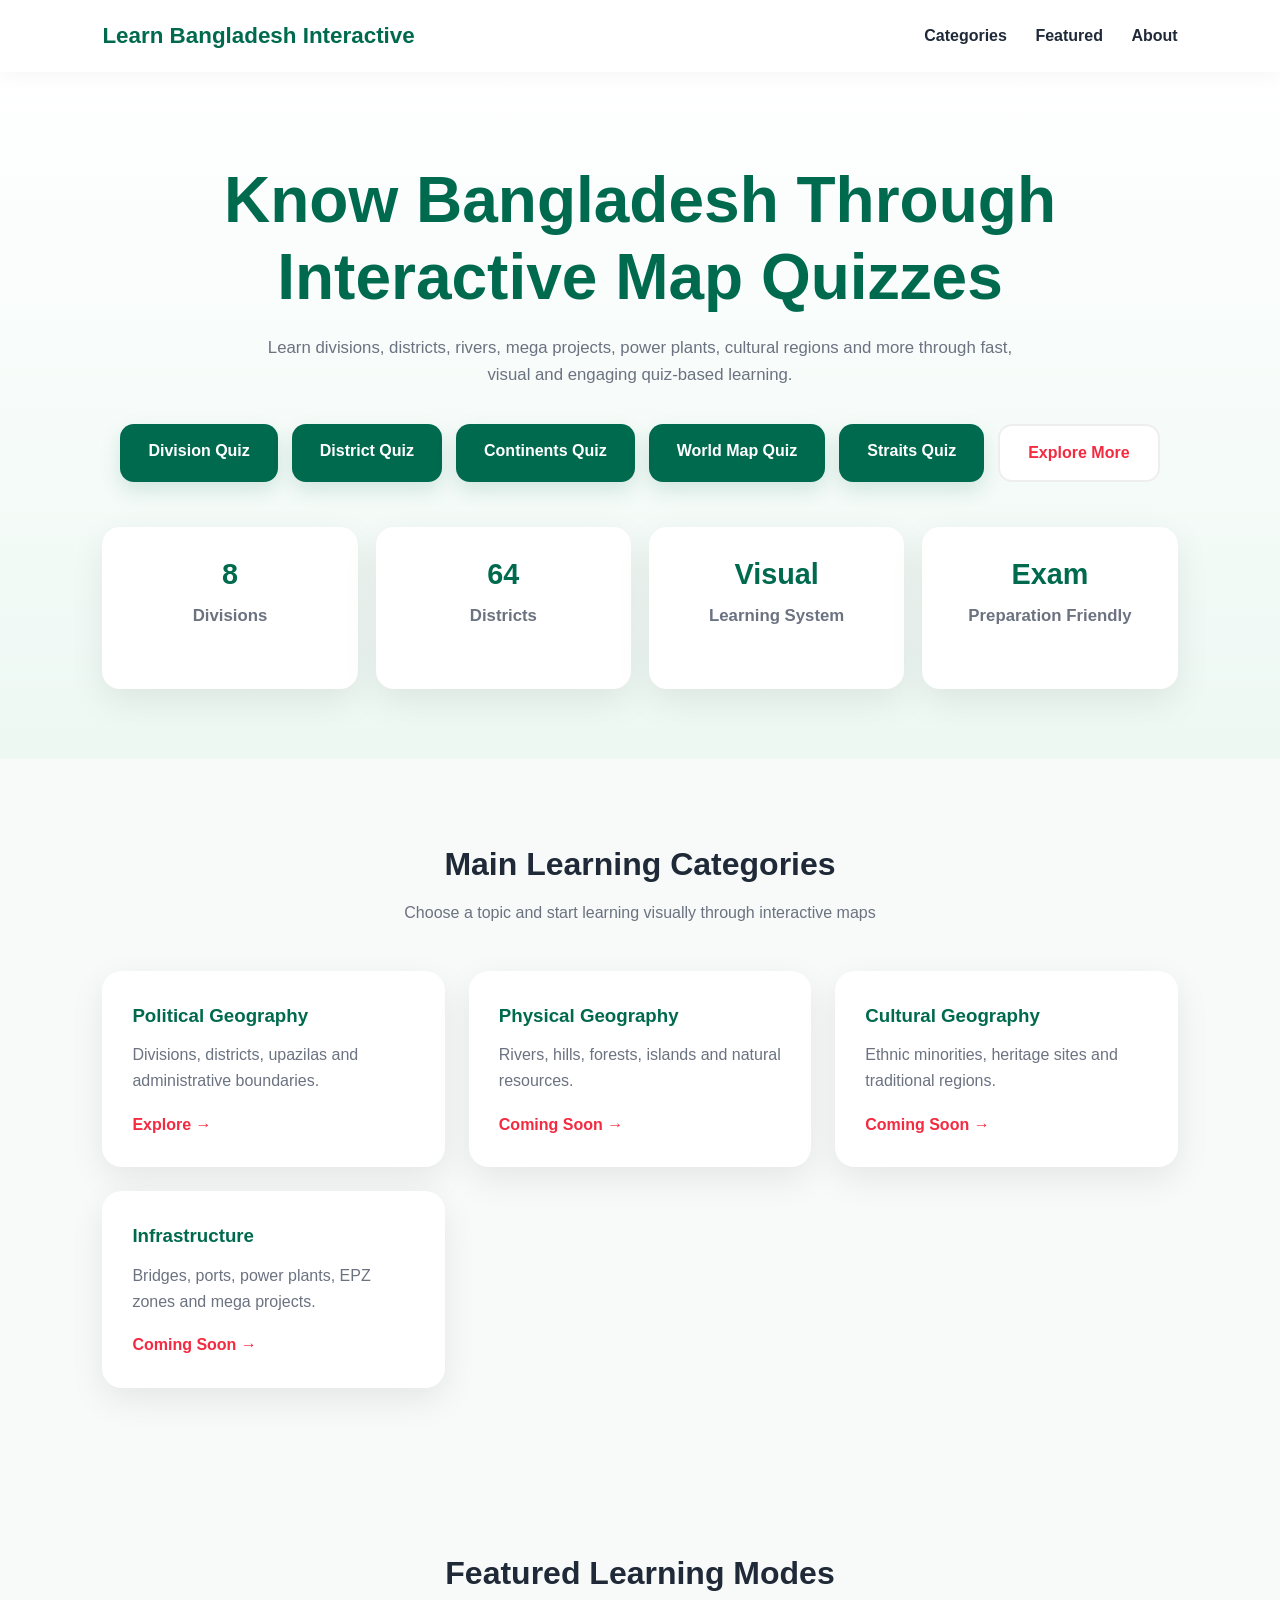
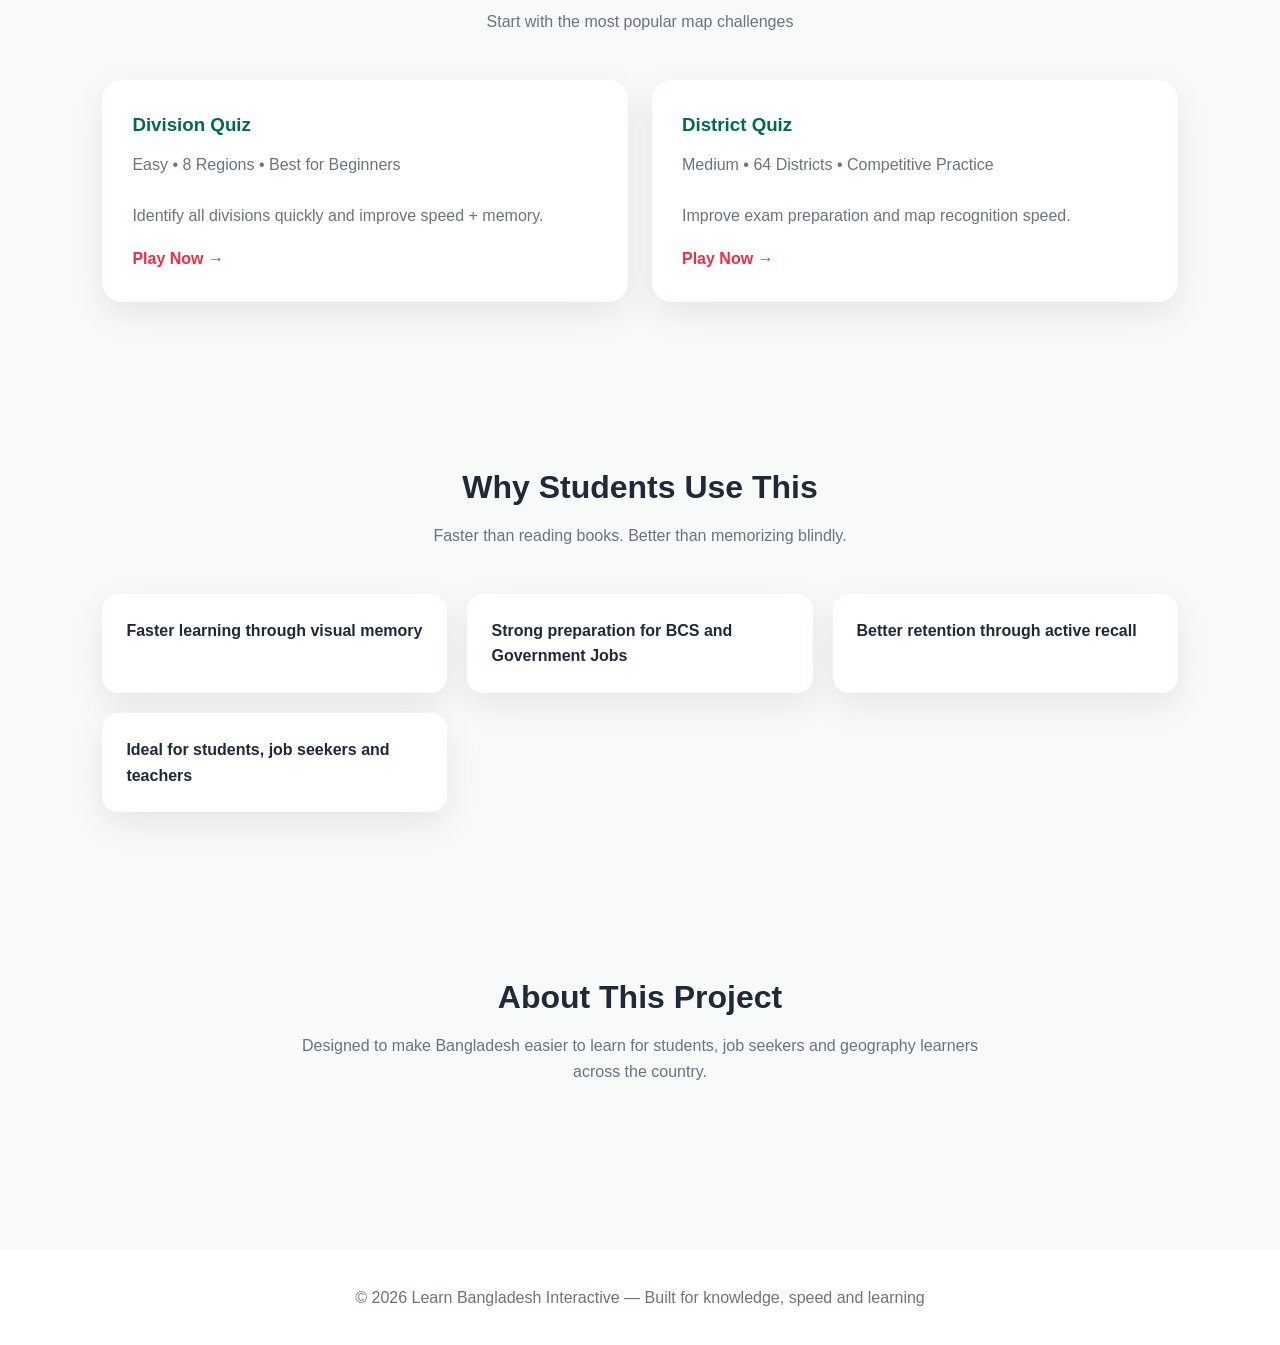
==== index.html @ 62eb46bf "Update index.html" ====
<!DOCTYPE html>
<html lang="en">
<head>
  <meta charset="UTF-8" />
  <meta name="viewport" content="width=device-width, initial-scale=1.0">
  <title>Learn Bangladesh Interactive</title>

  <style>
    * {
      margin: 0;
      padding: 0;
      box-sizing: border-box;
      font-family: "Segoe UI", sans-serif;
    }

    :root {
      --bd-green: #006a4e;
      --bd-red: #f42a41;
      --light-bg: #f7faf8;
      --card-bg: #ffffff;
      --text-dark: #1f2937;
      --text-light: #6b7280;
      --shadow: 0 12px 35px rgba(0,0,0,0.08);
    }

    body {
      background: var(--light-bg);
      color: var(--text-dark);
      line-height: 1.6;
    }

    /* =========================
       HEADER
    ========================= */

    header {
      background: rgba(255,255,255,0.95);
      backdrop-filter: blur(10px);
      padding: 18px 8%;
      display: flex;
      justify-content: space-between;
      align-items: center;
      position: sticky;
      top: 0;
      z-index: 100;
      box-shadow: 0 4px 20px rgba(0,0,0,0.04);
    }

    .logo {
      font-size: 1.4rem;
      font-weight: 800;
      color: var(--bd-green);
    }

    nav a {
      text-decoration: none;
      color: var(--text-dark);
      margin-left: 24px;
      font-weight: 600;
      transition: 0.2s;
    }

    nav a:hover {
      color: var(--bd-green);
    }

    /* =========================
       HERO SECTION
    ========================= */

    .hero {
      padding: 90px 8% 70px;
      background: linear-gradient(to bottom, #ffffff, #edf8f3);
      text-align: center;
    }

    .hero h1 {
      font-size: clamp(2.2rem, 5vw, 4rem);
      line-height: 1.2;
      margin-bottom: 20px;
      color: var(--bd-green);
      font-weight: 800;
    }

    .hero p {
      max-width: 750px;
      margin: 0 auto 35px;
      font-size: 1.05rem;
      color: var(--text-light);
    }

    .hero-buttons {
      display: flex;
      justify-content: center;
      gap: 14px;
      flex-wrap: wrap;
      margin-bottom: 45px;
    }

    .btn {
      padding: 14px 28px;
      border: none;
      border-radius: 14px;
      font-size: 1rem;
      font-weight: 700;
      text-decoration: none;
      cursor: pointer;
      transition: 0.25s ease;
      display: inline-block;
    }

    .btn:hover {
      transform: translateY(-3px);
    }

    .btn-primary {
      background: var(--bd-green);
      color: white;
      box-shadow: 0 8px 20px rgba(0,106,78,0.15);
    }

    .btn-secondary {
      background: white;
      color: var(--bd-red);
      border: 2px solid #eee;
    }

    /* =========================
       QUICK STATS
    ========================= */

    .stats-strip {
      display: grid;
      grid-template-columns: repeat(auto-fit, minmax(180px, 1fr));
      gap: 18px;
      margin-top: 30px;
    }

    .stat-box {
      background: white;
      border-radius: 18px;
      padding: 24px;
      box-shadow: var(--shadow);
    }

    .stat-box h3 {
      color: var(--bd-green);
      font-size: 1.8rem;
      margin-bottom: 6px;
    }

    .stat-box p {
      color: var(--text-light);
      font-weight: 600;
    }

    /* =========================
       GENERAL SECTION
    ========================= */

    .section {
      padding: 80px 8%;
    }

    .section-title {
      text-align: center;
      margin-bottom: 45px;
    }

    .section-title h2 {
      font-size: 2rem;
      margin-bottom: 10px;
    }

    .section-title p {
      color: var(--text-light);
      max-width: 700px;
      margin: auto;
    }

    /* =========================
       GRID + CARD
    ========================= */

    .grid {
      display: grid;
      grid-template-columns: repeat(auto-fit, minmax(270px, 1fr));
      gap: 24px;
    }

    .card {
      background: var(--card-bg);
      border-radius: 20px;
      padding: 30px;
      box-shadow: var(--shadow);
      transition: 0.25s ease;
    }

    .card:hover {
      transform: translateY(-5px);
    }

    .card h3 {
      color: var(--bd-green);
      margin-bottom: 12px;
    }

    .card p {
      color: var(--text-light);
      margin-bottom: 18px;
    }

    .card a {
      text-decoration: none;
      font-weight: 700;
      color: var(--bd-red);
    }

    /* =========================
       WHY SECTION
    ========================= */

    .why-list {
      display: grid;
      grid-template-columns: repeat(auto-fit, minmax(260px, 1fr));
      gap: 20px;
      margin-top: 30px;
    }

    .why-item {
      background: white;
      border-radius: 16px;
      padding: 24px;
      box-shadow: var(--shadow);
      font-weight: 600;
    }

    /* =========================
       FOOTER
    ========================= */

    footer {
      background: white;
      text-align: center;
      padding: 35px;
      margin-top: 40px;
      color: var(--text-light);
    }

    /* =========================
       MOBILE
    ========================= */

    @media (max-width: 768px) {
      nav {
        display: none;
      }

      .hero {
        padding-top: 70px;
      }

      .hero p {
        font-size: 0.95rem;
      }

      .btn {
        width: 100%;
        max-width: 320px;
      }
    }
  </style>
</head>
<body>

  <!-- HEADER -->

  <header>
    <div class="logo">Learn Bangladesh Interactive</div>

    <nav>
      <a href="#categories">Categories</a>
      <a href="#featured">Featured</a>
      <a href="#about">About</a>
    </nav>
  </header>

  <!-- HERO -->

  <section class="hero">
    <h1>Know Bangladesh Through Interactive Map Quizzes</h1>

    <p>
      Learn divisions, districts, rivers, mega projects, power plants,
      cultural regions and more through fast, visual and engaging quiz-based learning.
    </p>

    <div class="hero-buttons">
      <a href="pages/divisions.html" class="btn btn-primary">
        Division Quiz
      </a>

      <a href="pages/districts.html" class="btn btn-primary">
        District Quiz
      </a>

      <a href="pages/continents.html" class="btn btn-primary">
        Continents Quiz
      </a>

      <a href="pages/worldMapQuiz.html" class="btn btn-primary">
        World Map Quiz
      </a>
      
      <a href="https://world-geography-games.com/en/world_straits.html" class="btn btn-primary">
        Straits Quiz
      </a>
      
      <a href="#categories" class="btn btn-secondary">
        Explore More
      </a>
    </div>

    <div class="stats-strip">
      <div class="stat-box">
        <h3>8</h3>
        <p>Divisions</p>
      </div>

      <div class="stat-box">
        <h3>64</h3>
        <p>Districts</p>
      </div>

      <div class="stat-box">
        <h3>Visual</h3>
        <p>Learning System</p>
      </div>

      <div class="stat-box">
        <h3>Exam</h3>
        <p>Preparation Friendly</p>
      </div>
    </div>
  </section>

  <!-- CATEGORIES -->

  <section class="section" id="categories">
    <div class="section-title">
      <h2>Main Learning Categories</h2>
      <p>Choose a topic and start learning visually through interactive maps</p>
    </div>

    <div class="grid">
      <div class="card">
        <h3>Political Geography</h3>
        <p>
          Divisions, districts, upazilas and administrative boundaries.
        </p>
        <a href="pages/divisions.html">Explore →</a>
      </div>

      <div class="card">
        <h3>Physical Geography</h3>
        <p>
          Rivers, hills, forests, islands and natural resources.
        </p>
        <a href="#">Coming Soon →</a>
      </div>

      <div class="card">
        <h3>Cultural Geography</h3>
        <p>
          Ethnic minorities, heritage sites and traditional regions.
        </p>
        <a href="#">Coming Soon →</a>
      </div>

      <div class="card">
        <h3>Infrastructure</h3>
        <p>
          Bridges, ports, power plants, EPZ zones and mega projects.
        </p>
        <a href="#">Coming Soon →</a>
      </div>
    </div>
  </section>

  <!-- FEATURED -->

  <section class="section" id="featured">
    <div class="section-title">
      <h2>Featured Learning Modes</h2>
      <p>Start with the most popular map challenges</p>
    </div>

    <div class="grid">
      <div class="card">
        <h3>Division Quiz</h3>
        <p>
          Easy • 8 Regions • Best for Beginners
          <br><br>
          Identify all divisions quickly and improve speed + memory.
        </p>
        <a href="pages/divisions.html">Play Now →</a>
      </div>

      <div class="card">
        <h3>District Quiz</h3>
        <p>
          Medium • 64 Districts • Competitive Practice
          <br><br>
          Improve exam preparation and map recognition speed.
        </p>
        <a href="pages/districts.html">Play Now →</a>
      </div>
    </div>
  </section>

  <!-- WHY USE -->

  <section class="section">
    <div class="section-title">
      <h2>Why Students Use This</h2>
      <p>
        Faster than reading books. Better than memorizing blindly.
      </p>
    </div>

    <div class="why-list">
      <div class="why-item">
        Faster learning through visual memory
      </div>

      <div class="why-item">
        Strong preparation for BCS and Government Jobs
      </div>

      <div class="why-item">
        Better retention through active recall
      </div>

      <div class="why-item">
        Ideal for students, job seekers and teachers
      </div>
    </div>
  </section>

  <!-- ABOUT -->

  <section class="section" id="about">
    <div class="section-title">
      <h2>About This Project</h2>
      <p>
        Designed to make Bangladesh easier to learn for students,
        job seekers and geography learners across the country.
      </p>
    </div>
  </section>

  <!-- FOOTER -->

  <footer>
    © 2026 Learn Bangladesh Interactive — Built for knowledge, speed and learning
  </footer>

</body>
</html>
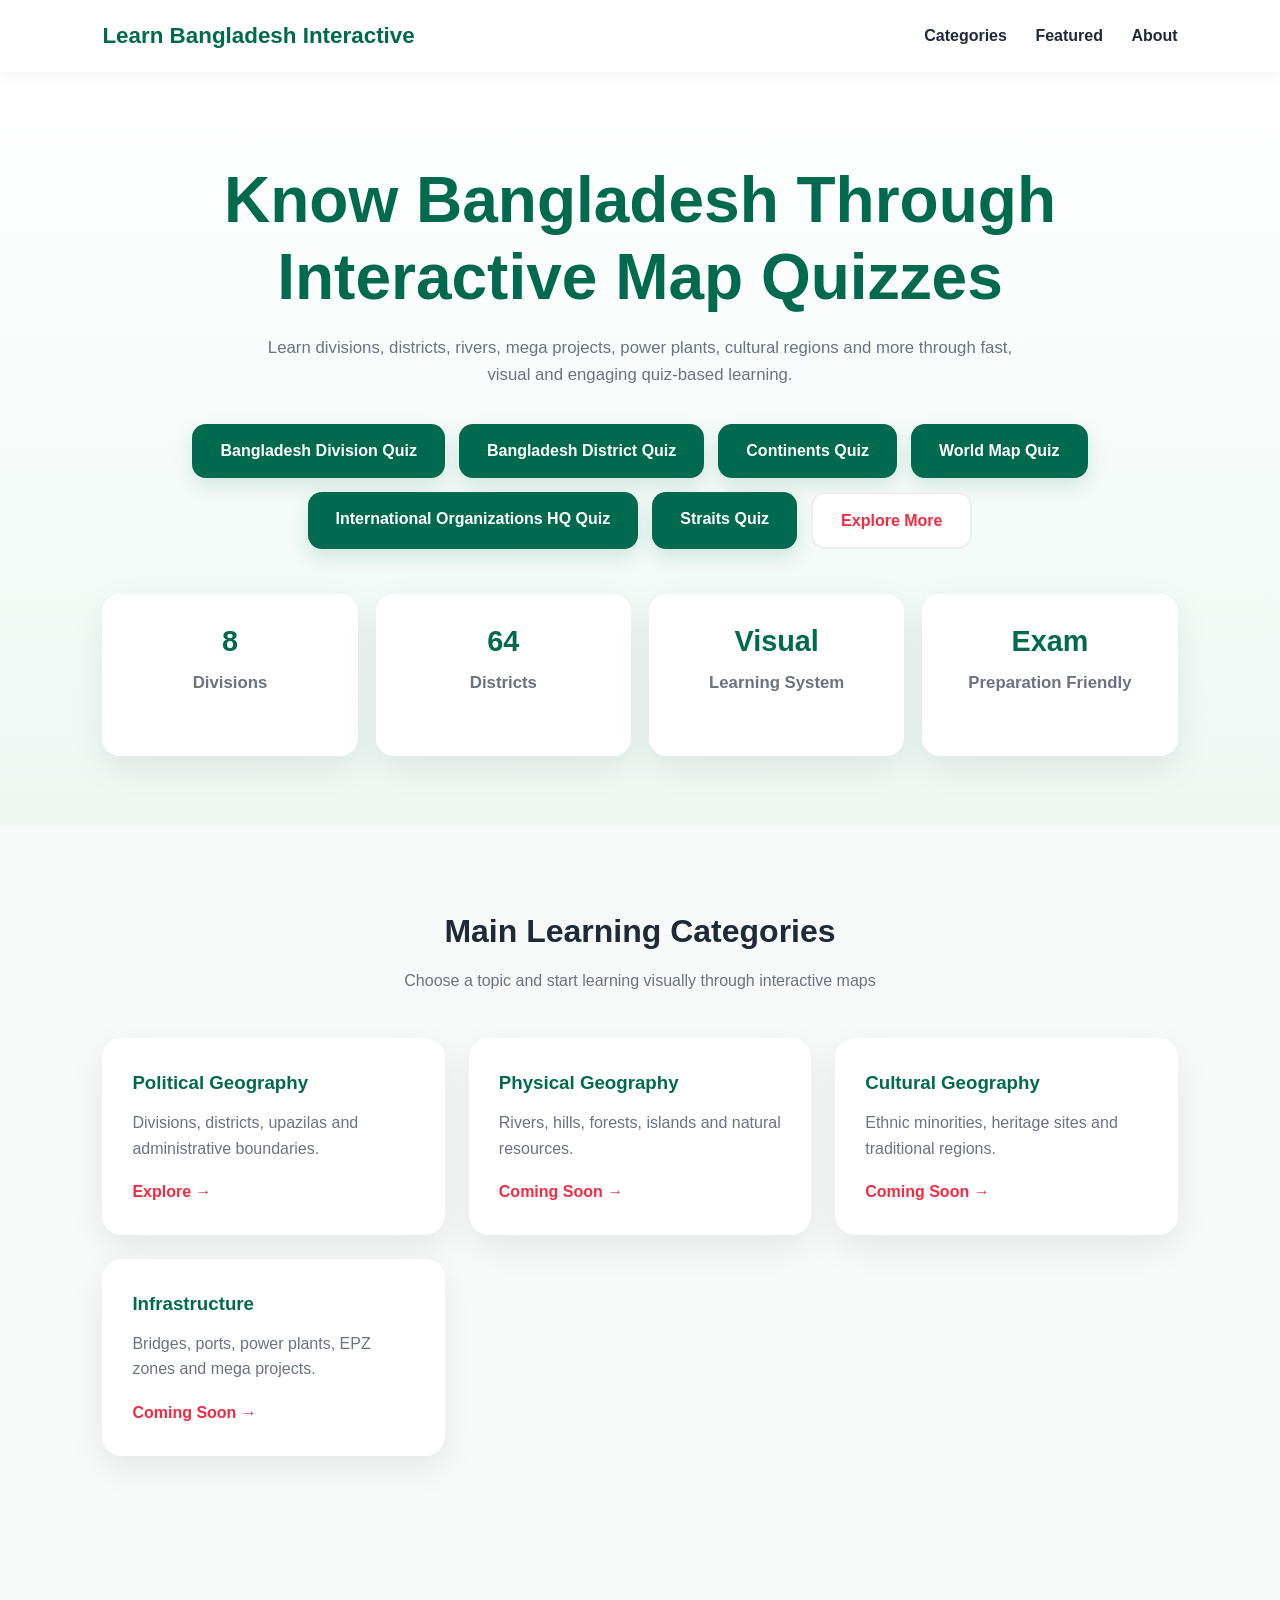
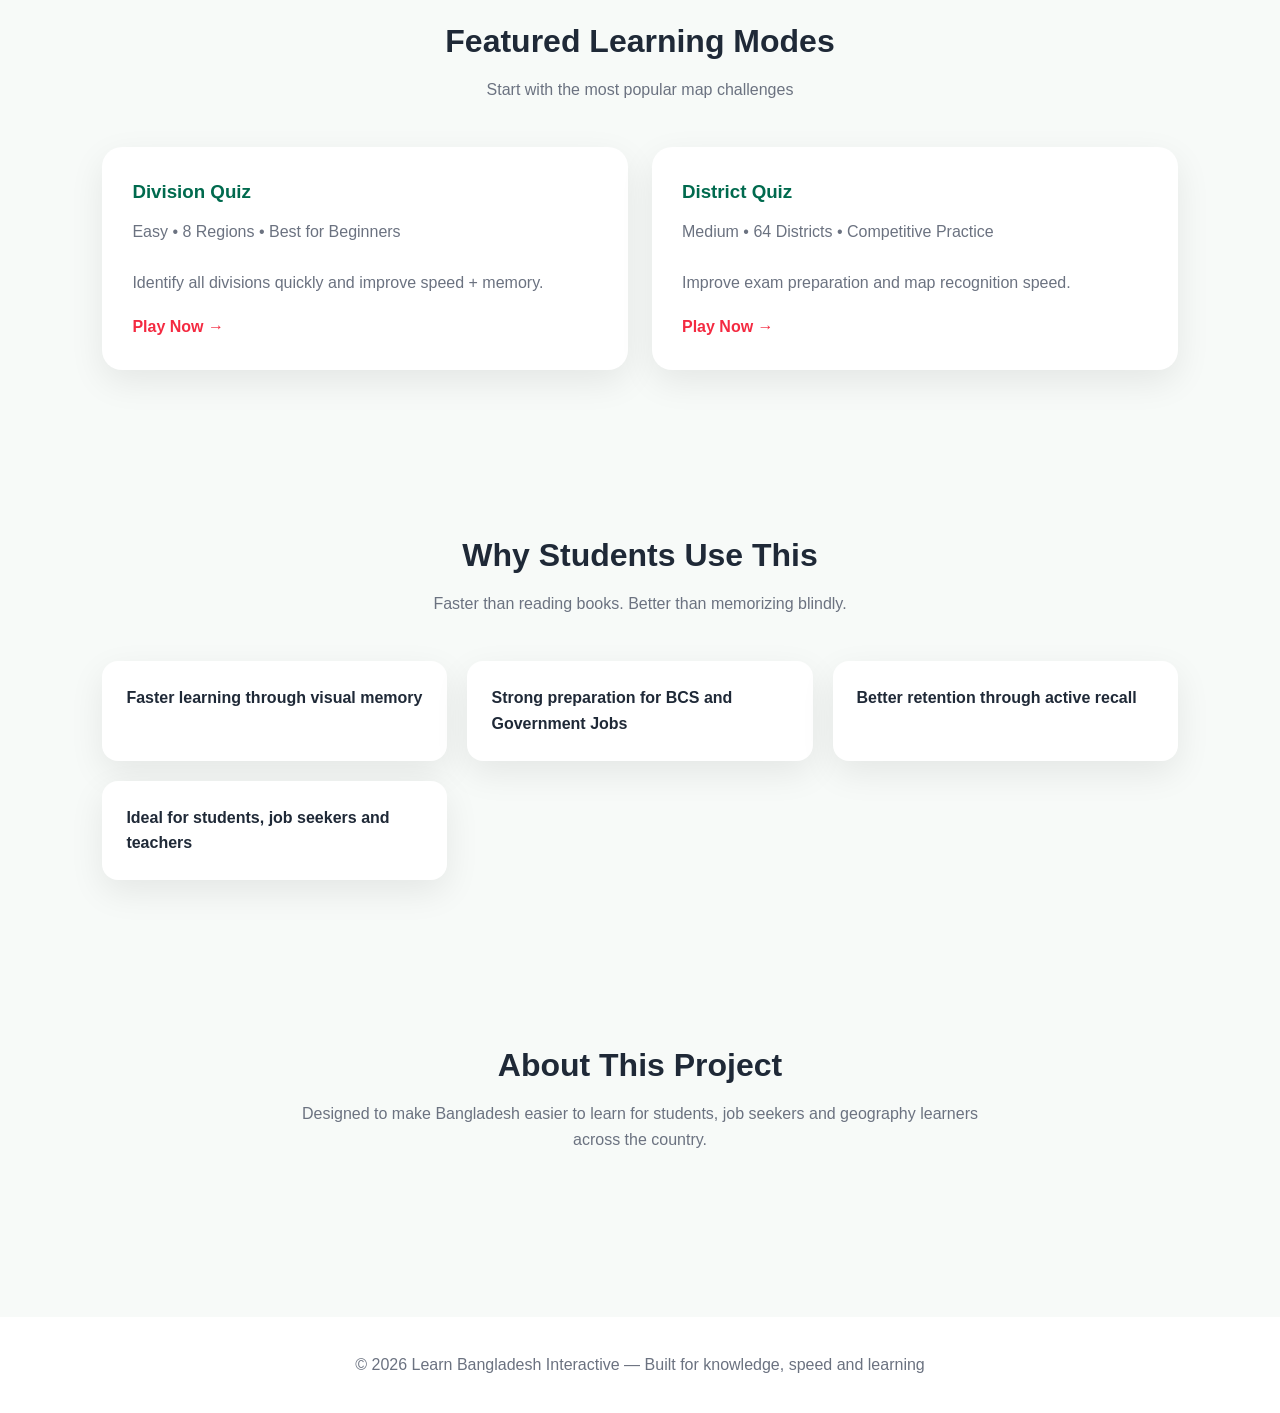
==== commit d7f78c50: "Update UX, Logic" ====
--- a/index.html
+++ b/index.html
@@ -297,11 +297,11 @@
 
     <div class="hero-buttons">
       <a href="pages/divisions.html" class="btn btn-primary">
-        Division Quiz
+        Bangladesh Division Quiz
       </a>
 
       <a href="pages/districts.html" class="btn btn-primary">
-        District Quiz
+        Bangladesh District Quiz
       </a>
 
       <a href="pages/continents.html" class="btn btn-primary">
@@ -310,6 +310,10 @@
 
       <a href="pages/worldMapQuiz.html" class="btn btn-primary">
         World Map Quiz
+      </a>
+      
+      <a href="pages/int_hq_quiz.html" class="btn btn-primary">
+        International Organizations HQ Quiz
       </a>
       
       <a href="https://world-geography-games.com/en/world_straits.html" class="btn btn-primary">
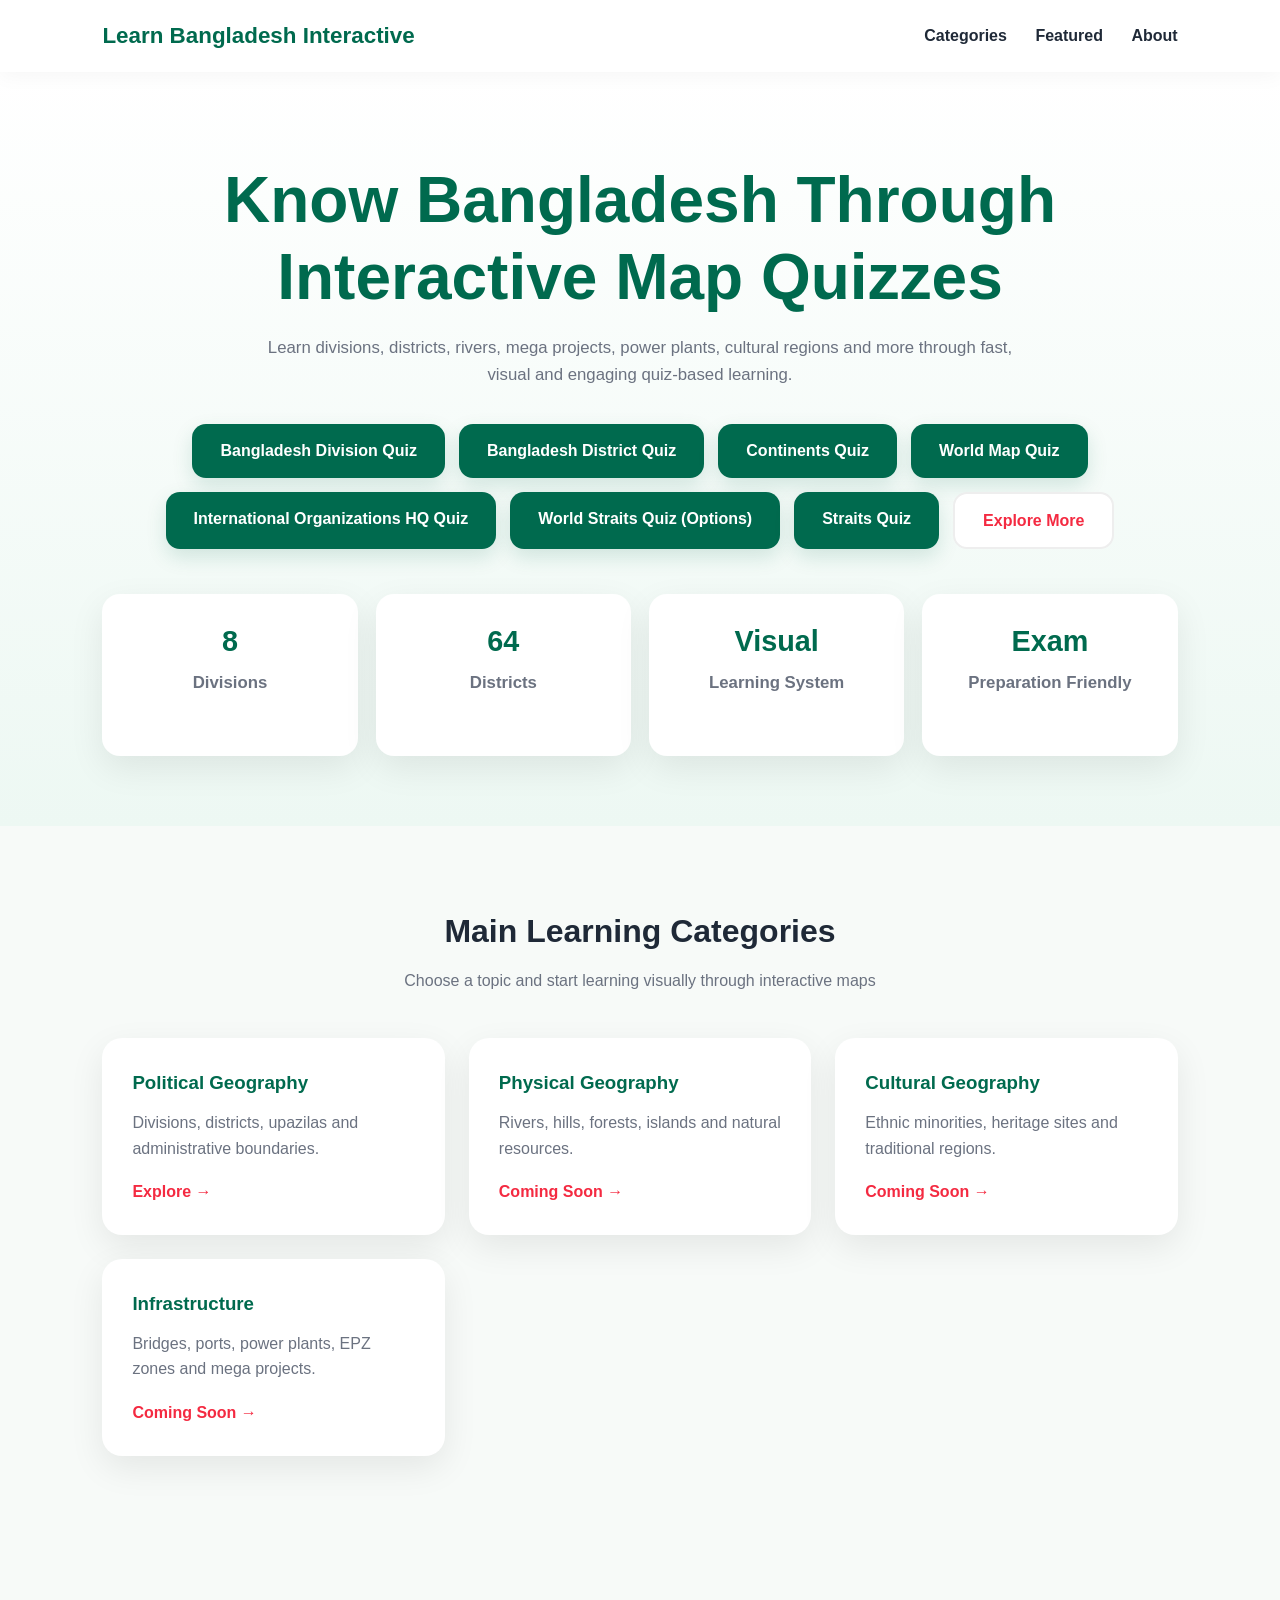
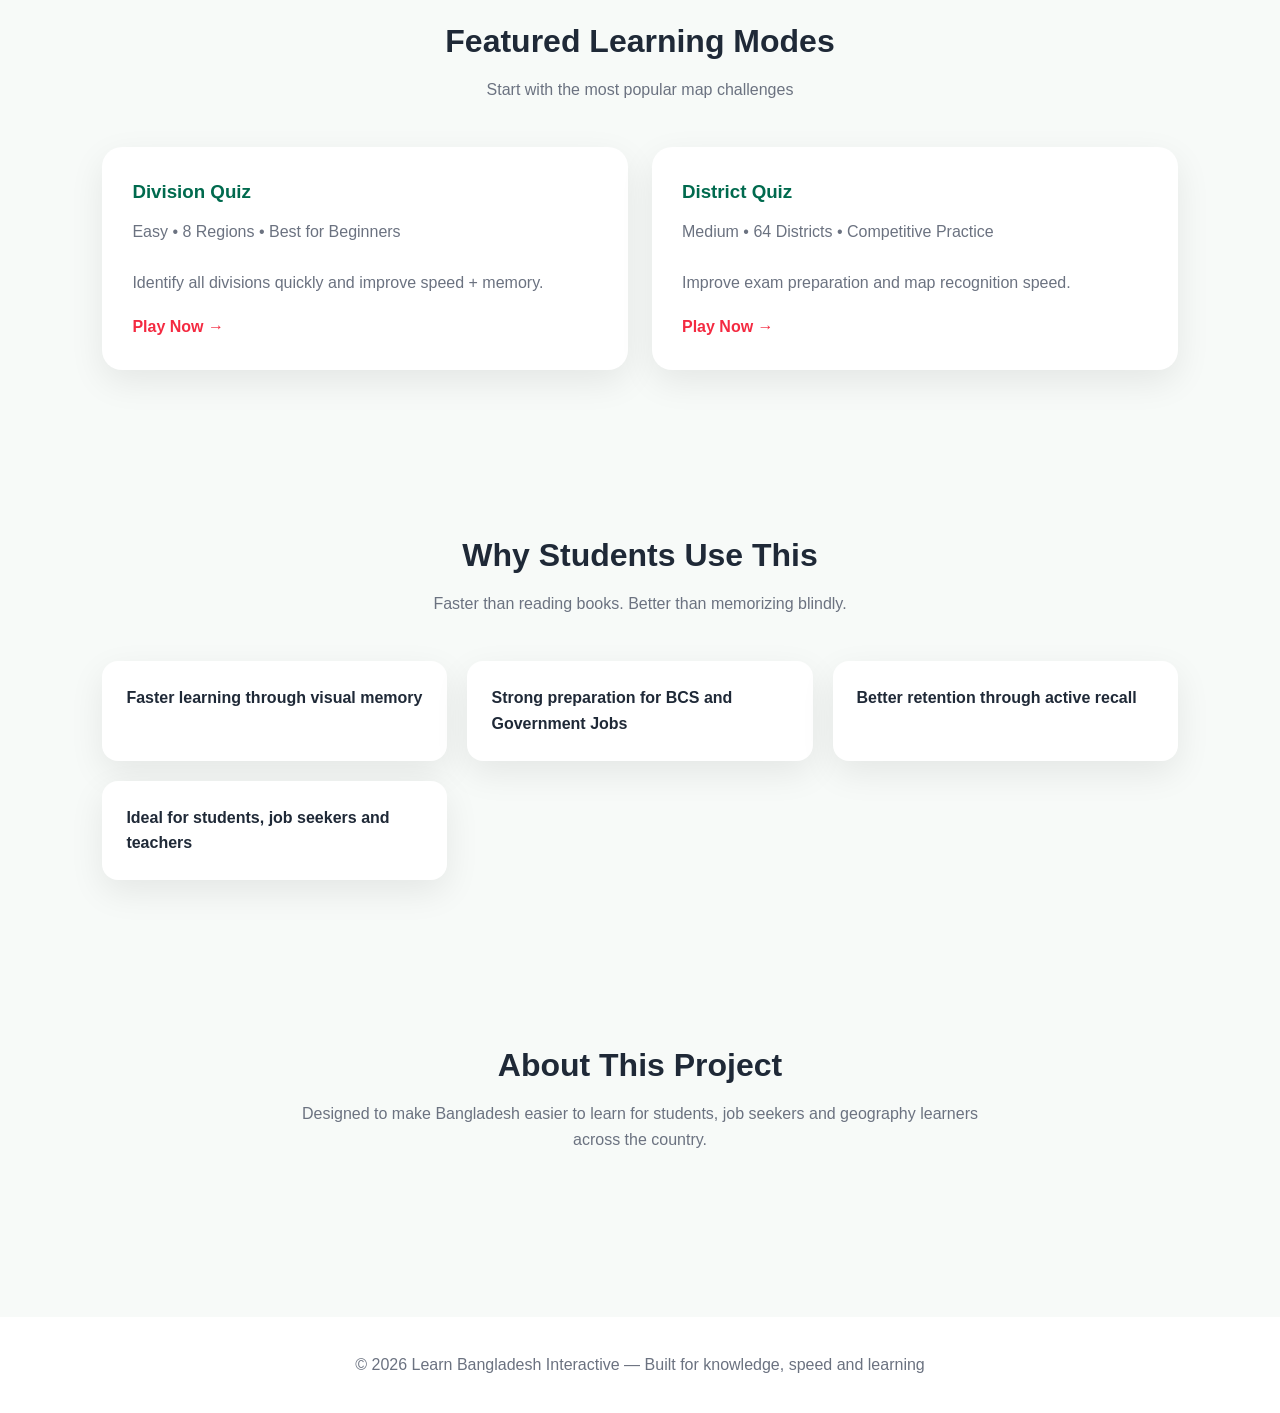
==== commit b4daab7c: "The option-based straits quiz has been added" ====
--- a/index.html
+++ b/index.html
@@ -316,6 +316,10 @@
         International Organizations HQ Quiz
       </a>
       
+      <a href="pages/straitsQuiz.html" class="btn btn-primary">
+        World Straits Quiz (Options)
+      </a>
+      
       <a href="https://world-geography-games.com/en/world_straits.html" class="btn btn-primary">
         Straits Quiz
       </a>
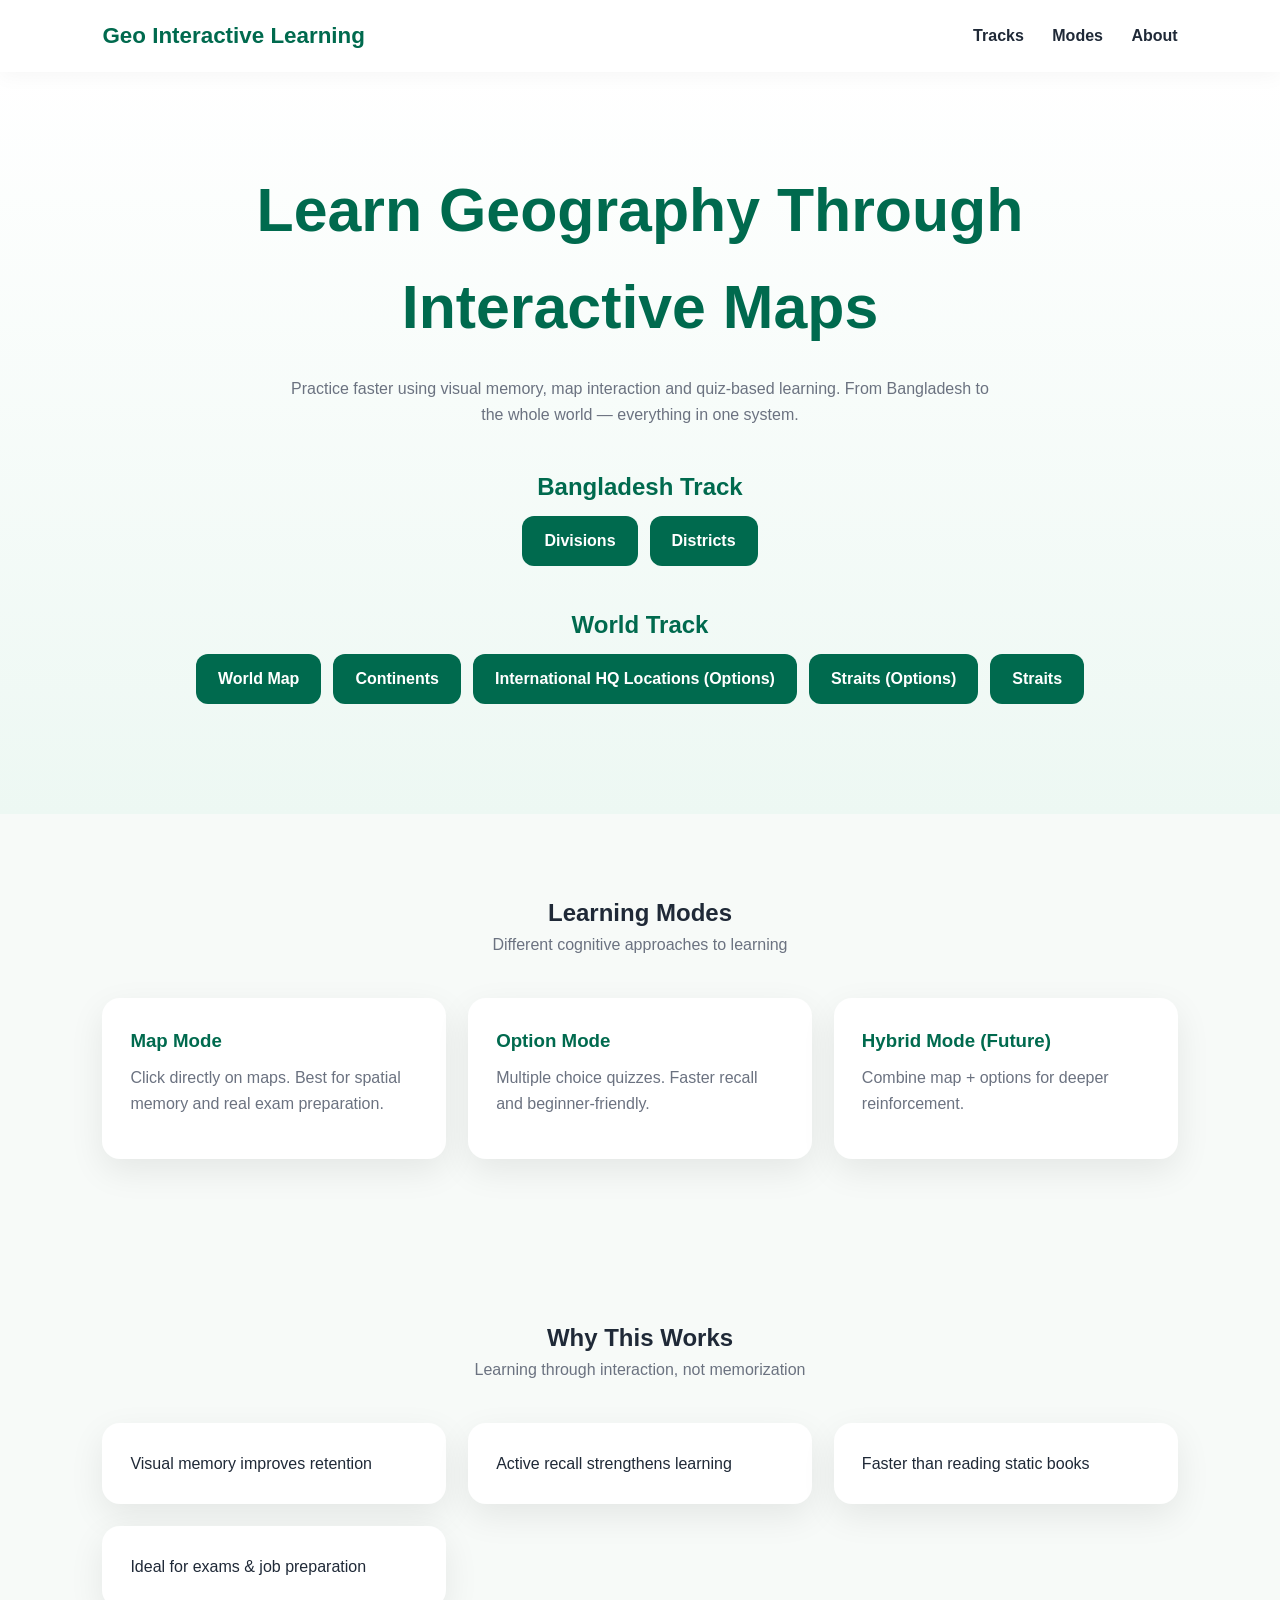
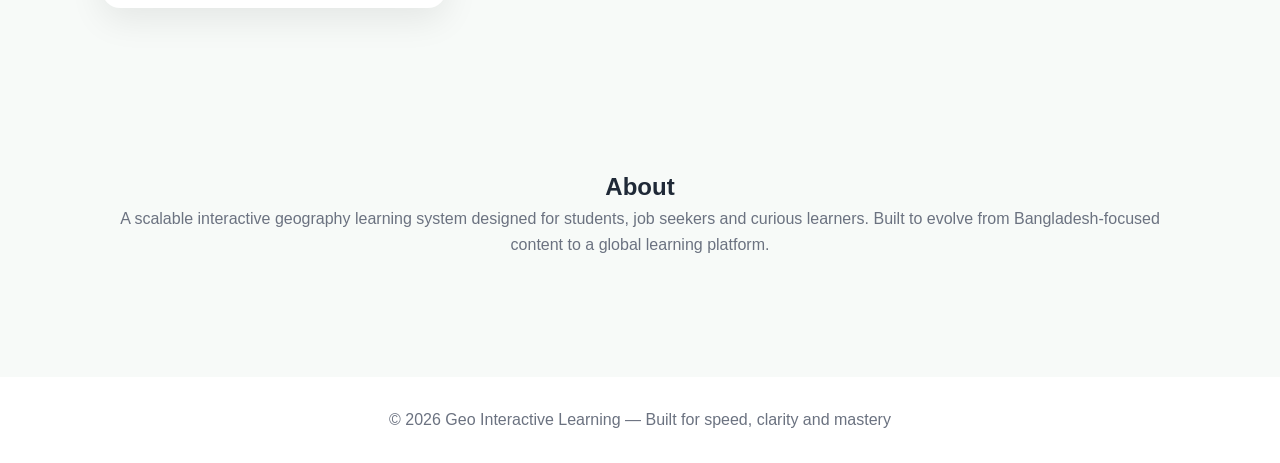
==== commit d1f9b549: "Home page UX has been updated." ====
--- a/index.html
+++ b/index.html
@@ -3,7 +3,7 @@
 <head>
   <meta charset="UTF-8" />
   <meta name="viewport" content="width=device-width, initial-scale=1.0">
-  <title>Learn Bangladesh Interactive</title>
+  <title>Geo Interactive Learning</title>
 
   <style>
     * {
@@ -14,8 +14,8 @@
     }
 
     :root {
-      --bd-green: #006a4e;
-      --bd-red: #f42a41;
+      --primary: #006a4e;
+      --accent: #f42a41;
       --light-bg: #f7faf8;
       --card-bg: #ffffff;
       --text-dark: #1f2937;
@@ -28,10 +28,6 @@
       color: var(--text-dark);
       line-height: 1.6;
     }
-
-    /* =========================
-       HEADER
-    ========================= */
 
     header {
       background: rgba(255,255,255,0.95);
@@ -49,7 +45,7 @@
     .logo {
       font-size: 1.4rem;
       font-weight: 800;
-      color: var(--bd-green);
+      color: var(--primary);
     }
 
     nav a {
@@ -57,106 +53,81 @@
       color: var(--text-dark);
       margin-left: 24px;
       font-weight: 600;
-      transition: 0.2s;
     }
 
     nav a:hover {
-      color: var(--bd-green);
-    }
-
-    /* =========================
-       HERO SECTION
-    ========================= */
+      color: var(--primary);
+    }
+
+    /* HERO */
 
     .hero {
       padding: 90px 8% 70px;
+      text-align: center;
       background: linear-gradient(to bottom, #ffffff, #edf8f3);
-      text-align: center;
     }
 
     .hero h1 {
-      font-size: clamp(2.2rem, 5vw, 4rem);
-      line-height: 1.2;
+      font-size: clamp(2.2rem, 5vw, 3.8rem);
+      color: var(--primary);
       margin-bottom: 20px;
-      color: var(--bd-green);
-      font-weight: 800;
     }
 
     .hero p {
-      max-width: 750px;
-      margin: 0 auto 35px;
-      font-size: 1.05rem;
+      max-width: 720px;
+      margin: 0 auto 40px;
       color: var(--text-light);
+    }
+
+    .hero-group {
+      margin-bottom: 40px;
+    }
+
+    .hero-group h2 {
+      margin-bottom: 10px;
+      color: var(--primary);
+      /* font-size: larger; */
+    }
+    
+    .hero-group h3 {
+      margin-bottom: 10px;
+      color: var(--primary);
+      /* font-size: larger; */
     }
 
     .hero-buttons {
       display: flex;
       justify-content: center;
-      gap: 14px;
       flex-wrap: wrap;
-      margin-bottom: 45px;
+      gap: 12px;
     }
 
     .btn {
-      padding: 14px 28px;
-      border: none;
-      border-radius: 14px;
-      font-size: 1rem;
+      padding: 12px 22px;
+      border-radius: 12px;
       font-weight: 700;
       text-decoration: none;
-      cursor: pointer;
-      transition: 0.25s ease;
+      transition: 0.2s;
       display: inline-block;
     }
 
+    .btn-primary {
+      background: var(--primary);
+      color: white;
+    }
+
+    .btn-secondary {
+      border: 2px solid #ddd;
+      color: var(--accent);
+      background: white;
+    }
+
     .btn:hover {
-      transform: translateY(-3px);
-    }
-
-    .btn-primary {
-      background: var(--bd-green);
-      color: white;
-      box-shadow: 0 8px 20px rgba(0,106,78,0.15);
-    }
-
-    .btn-secondary {
-      background: white;
-      color: var(--bd-red);
-      border: 2px solid #eee;
-    }
-
-    /* =========================
-       QUICK STATS
-    ========================= */
-
-    .stats-strip {
-      display: grid;
-      grid-template-columns: repeat(auto-fit, minmax(180px, 1fr));
-      gap: 18px;
-      margin-top: 30px;
-    }
-
-    .stat-box {
-      background: white;
-      border-radius: 18px;
-      padding: 24px;
-      box-shadow: var(--shadow);
-    }
-
-    .stat-box h3 {
-      color: var(--bd-green);
-      font-size: 1.8rem;
-      margin-bottom: 6px;
-    }
-
-    .stat-box p {
-      color: var(--text-light);
-      font-weight: 600;
-    }
-
-    /* =========================
-       GENERAL SECTION
-    ========================= */
+      transform: translateY(-2px);
+      background: blueviolet;
+    }
+
+    /* SECTION */
 
     .section {
       padding: 80px 8%;
@@ -164,314 +135,191 @@
 
     .section-title {
       text-align: center;
-      margin-bottom: 45px;
-    }
-
-    .section-title h2 {
-      font-size: 2rem;
-      margin-bottom: 10px;
+      margin-bottom: 40px;
     }
 
     .section-title p {
       color: var(--text-light);
-      max-width: 700px;
-      margin: auto;
-    }
-
-    /* =========================
-       GRID + CARD
-    ========================= */
+    }
+
+    /* GRID */
 
     .grid {
       display: grid;
-      grid-template-columns: repeat(auto-fit, minmax(270px, 1fr));
-      gap: 24px;
+      grid-template-columns: repeat(auto-fit, minmax(260px, 1fr));
+      gap: 22px;
     }
 
     .card {
-      background: var(--card-bg);
-      border-radius: 20px;
-      padding: 30px;
+      background: white;
+      padding: 28px;
+      border-radius: 18px;
       box-shadow: var(--shadow);
-      transition: 0.25s ease;
+      transition: 0.25s;
     }
 
     .card:hover {
       transform: translateY(-5px);
+      /* color: aqua; */
     }
 
     .card h3 {
-      color: var(--bd-green);
-      margin-bottom: 12px;
+      color: var(--primary);
+      margin-bottom: 10px;
     }
 
     .card p {
       color: var(--text-light);
-      margin-bottom: 18px;
+      margin-bottom: 14px;
     }
 
     .card a {
+      color: var(--accent);
+      font-weight: 700;
       text-decoration: none;
-      font-weight: 700;
-      color: var(--bd-red);
-    }
-
-    /* =========================
-       WHY SECTION
-    ========================= */
-
-    .why-list {
-      display: grid;
-      grid-template-columns: repeat(auto-fit, minmax(260px, 1fr));
-      gap: 20px;
-      margin-top: 30px;
-    }
-
-    .why-item {
+    }
+
+    footer {
+      text-align: center;
+      padding: 30px;
       background: white;
-      border-radius: 16px;
-      padding: 24px;
-      box-shadow: var(--shadow);
-      font-weight: 600;
-    }
-
-    /* =========================
-       FOOTER
-    ========================= */
-
-    footer {
-      background: white;
-      text-align: center;
-      padding: 35px;
-      margin-top: 40px;
       color: var(--text-light);
     }
 
-    /* =========================
-       MOBILE
-    ========================= */
-
     @media (max-width: 768px) {
-      nav {
-        display: none;
-      }
-
-      .hero {
-        padding-top: 70px;
-      }
-
-      .hero p {
-        font-size: 0.95rem;
-      }
-
-      .btn {
-        width: 100%;
-        max-width: 320px;
-      }
+      nav { display: none; }
     }
   </style>
 </head>
+
 <body>
 
-  <!-- HEADER -->
-
-  <header>
-    <div class="logo">Learn Bangladesh Interactive</div>
-
-    <nav>
-      <a href="#categories">Categories</a>
-      <a href="#featured">Featured</a>
-      <a href="#about">About</a>
-    </nav>
-  </header>
-
-  <!-- HERO -->
-
-  <section class="hero">
-    <h1>Know Bangladesh Through Interactive Map Quizzes</h1>
-
+<header>
+  <div class="logo">Geo Interactive Learning</div>
+  <nav>
+    <a href="#tracks">Tracks</a>
+    <a href="#modes">Modes</a>
+    <a href="#about">About</a>
+  </nav>
+</header>
+
+<!-- HERO -->
+
+<section class="hero">
+  <h1>Learn Geography Through Interactive Maps</h1>
+
+  <p>
+    Practice faster using visual memory, map interaction and quiz-based learning.
+    From Bangladesh to the whole world — everything in one system.
+  </p>
+
+  <!-- Bangladesh -->
+  <div class="hero-group">
+    <h2>Bangladesh Track</h2>
+    <div class="hero-buttons">
+      <a href="pages/divisions.html" class="btn btn-primary">Divisions</a>
+      <a href="pages/districts.html" class="btn btn-primary">Districts</a>
+    </div>
+  </div>
+
+  <!-- World -->
+  <div class="hero-group">
+    <h2>World Track</h2>
+    <div class="hero-buttons">
+      <a href="pages/worldMapQuiz.html" class="btn btn-primary">World Map</a>
+      <a href="pages/continents.html" class="btn btn-primary">Continents</a>
+      <a href="pages/int_hq_quiz.html" class="btn btn-primary">International HQ Locations (Options)</a>
+      <a href="pages/straitsQuiz.html" class="btn btn-primary">Straits (Options)</a>
+      <a href="https://world-geography-games.com/en/world_straits.html" class="btn btn-primary">Straits</a>
+    </div>
+  </div>
+
+  <!-- <div class="hero-buttons">
+    <a href="#tracks" class="btn btn-secondary">Explore All</a>
+  </div> -->
+</section>
+
+<!-- TRACKS -->
+
+<!-- <section class="section" id="tracks">
+  <div class="section-title">
+    <h2>Learning Tracks</h2>
+    <p>Structured by geography scope</p>
+  </div>
+
+  <div class="grid">
+    <div class="card">
+      <h3>Bangladesh Geography</h3>
+      <p>Administrative regions, districts and future expansions like rivers and infrastructure.</p>
+      <a href="pages/divisions.html">Start →</a>
+    </div>
+
+    <div class="card">
+      <h3>World Geography</h3>
+      <p>Countries, continents, straits, international organizations and global mapping.</p>
+      <a href="pages/worldMapQuiz.html">Start →</a>
+    </div>
+  </div>
+</section> -->
+
+<!-- MODES -->
+
+<section class="section" id="modes">
+  <div class="section-title">
+    <h2>Learning Modes</h2>
+    <p>Different cognitive approaches to learning</p>
+  </div>
+
+  <div class="grid">
+    <div class="card">
+      <h3>Map Mode</h3>
+      <p>Click directly on maps. Best for spatial memory and real exam preparation.</p>
+    </div>
+
+    <div class="card">
+      <h3>Option Mode</h3>
+      <p>Multiple choice quizzes. Faster recall and beginner-friendly.</p>
+    </div>
+
+    <div class="card">
+      <h3>Hybrid Mode (Future)</h3>
+      <p>Combine map + options for deeper reinforcement.</p>
+    </div>
+  </div>
+</section>
+
+<!-- WHY -->
+
+<section class="section">
+  <div class="section-title">
+    <h2>Why This Works</h2>
+    <p>Learning through interaction, not memorization</p>
+  </div>
+
+  <div class="grid">
+    <div class="card">Visual memory improves retention</div>
+    <div class="card">Active recall strengthens learning</div>
+    <div class="card">Faster than reading static books</div>
+    <div class="card">Ideal for exams & job preparation</div>
+  </div>
+</section>
+
+<!-- ABOUT -->
+
+<section class="section" id="about">
+  <div class="section-title">
+    <h2>About</h2>
     <p>
-      Learn divisions, districts, rivers, mega projects, power plants,
-      cultural regions and more through fast, visual and engaging quiz-based learning.
+      A scalable interactive geography learning system designed for students,
+      job seekers and curious learners. Built to evolve from Bangladesh-focused
+      content to a global learning platform.
     </p>
-
-    <div class="hero-buttons">
-      <a href="pages/divisions.html" class="btn btn-primary">
-        Bangladesh Division Quiz
-      </a>
-
-      <a href="pages/districts.html" class="btn btn-primary">
-        Bangladesh District Quiz
-      </a>
-
-      <a href="pages/continents.html" class="btn btn-primary">
-        Continents Quiz
-      </a>
-
-      <a href="pages/worldMapQuiz.html" class="btn btn-primary">
-        World Map Quiz
-      </a>
-      
-      <a href="pages/int_hq_quiz.html" class="btn btn-primary">
-        International Organizations HQ Quiz
-      </a>
-      
-      <a href="pages/straitsQuiz.html" class="btn btn-primary">
-        World Straits Quiz (Options)
-      </a>
-      
-      <a href="https://world-geography-games.com/en/world_straits.html" class="btn btn-primary">
-        Straits Quiz
-      </a>
-      
-      <a href="#categories" class="btn btn-secondary">
-        Explore More
-      </a>
-    </div>
-
-    <div class="stats-strip">
-      <div class="stat-box">
-        <h3>8</h3>
-        <p>Divisions</p>
-      </div>
-
-      <div class="stat-box">
-        <h3>64</h3>
-        <p>Districts</p>
-      </div>
-
-      <div class="stat-box">
-        <h3>Visual</h3>
-        <p>Learning System</p>
-      </div>
-
-      <div class="stat-box">
-        <h3>Exam</h3>
-        <p>Preparation Friendly</p>
-      </div>
-    </div>
-  </section>
-
-  <!-- CATEGORIES -->
-
-  <section class="section" id="categories">
-    <div class="section-title">
-      <h2>Main Learning Categories</h2>
-      <p>Choose a topic and start learning visually through interactive maps</p>
-    </div>
-
-    <div class="grid">
-      <div class="card">
-        <h3>Political Geography</h3>
-        <p>
-          Divisions, districts, upazilas and administrative boundaries.
-        </p>
-        <a href="pages/divisions.html">Explore →</a>
-      </div>
-
-      <div class="card">
-        <h3>Physical Geography</h3>
-        <p>
-          Rivers, hills, forests, islands and natural resources.
-        </p>
-        <a href="#">Coming Soon →</a>
-      </div>
-
-      <div class="card">
-        <h3>Cultural Geography</h3>
-        <p>
-          Ethnic minorities, heritage sites and traditional regions.
-        </p>
-        <a href="#">Coming Soon →</a>
-      </div>
-
-      <div class="card">
-        <h3>Infrastructure</h3>
-        <p>
-          Bridges, ports, power plants, EPZ zones and mega projects.
-        </p>
-        <a href="#">Coming Soon →</a>
-      </div>
-    </div>
-  </section>
-
-  <!-- FEATURED -->
-
-  <section class="section" id="featured">
-    <div class="section-title">
-      <h2>Featured Learning Modes</h2>
-      <p>Start with the most popular map challenges</p>
-    </div>
-
-    <div class="grid">
-      <div class="card">
-        <h3>Division Quiz</h3>
-        <p>
-          Easy • 8 Regions • Best for Beginners
-          <br><br>
-          Identify all divisions quickly and improve speed + memory.
-        </p>
-        <a href="pages/divisions.html">Play Now →</a>
-      </div>
-
-      <div class="card">
-        <h3>District Quiz</h3>
-        <p>
-          Medium • 64 Districts • Competitive Practice
-          <br><br>
-          Improve exam preparation and map recognition speed.
-        </p>
-        <a href="pages/districts.html">Play Now →</a>
-      </div>
-    </div>
-  </section>
-
-  <!-- WHY USE -->
-
-  <section class="section">
-    <div class="section-title">
-      <h2>Why Students Use This</h2>
-      <p>
-        Faster than reading books. Better than memorizing blindly.
-      </p>
-    </div>
-
-    <div class="why-list">
-      <div class="why-item">
-        Faster learning through visual memory
-      </div>
-
-      <div class="why-item">
-        Strong preparation for BCS and Government Jobs
-      </div>
-
-      <div class="why-item">
-        Better retention through active recall
-      </div>
-
-      <div class="why-item">
-        Ideal for students, job seekers and teachers
-      </div>
-    </div>
-  </section>
-
-  <!-- ABOUT -->
-
-  <section class="section" id="about">
-    <div class="section-title">
-      <h2>About This Project</h2>
-      <p>
-        Designed to make Bangladesh easier to learn for students,
-        job seekers and geography learners across the country.
-      </p>
-    </div>
-  </section>
-
-  <!-- FOOTER -->
-
-  <footer>
-    © 2026 Learn Bangladesh Interactive — Built for knowledge, speed and learning
-  </footer>
+  </div>
+</section>
+
+<footer>
+  © 2026 Geo Interactive Learning — Built for speed, clarity and mastery
+</footer>
 
 </body>
 </html>
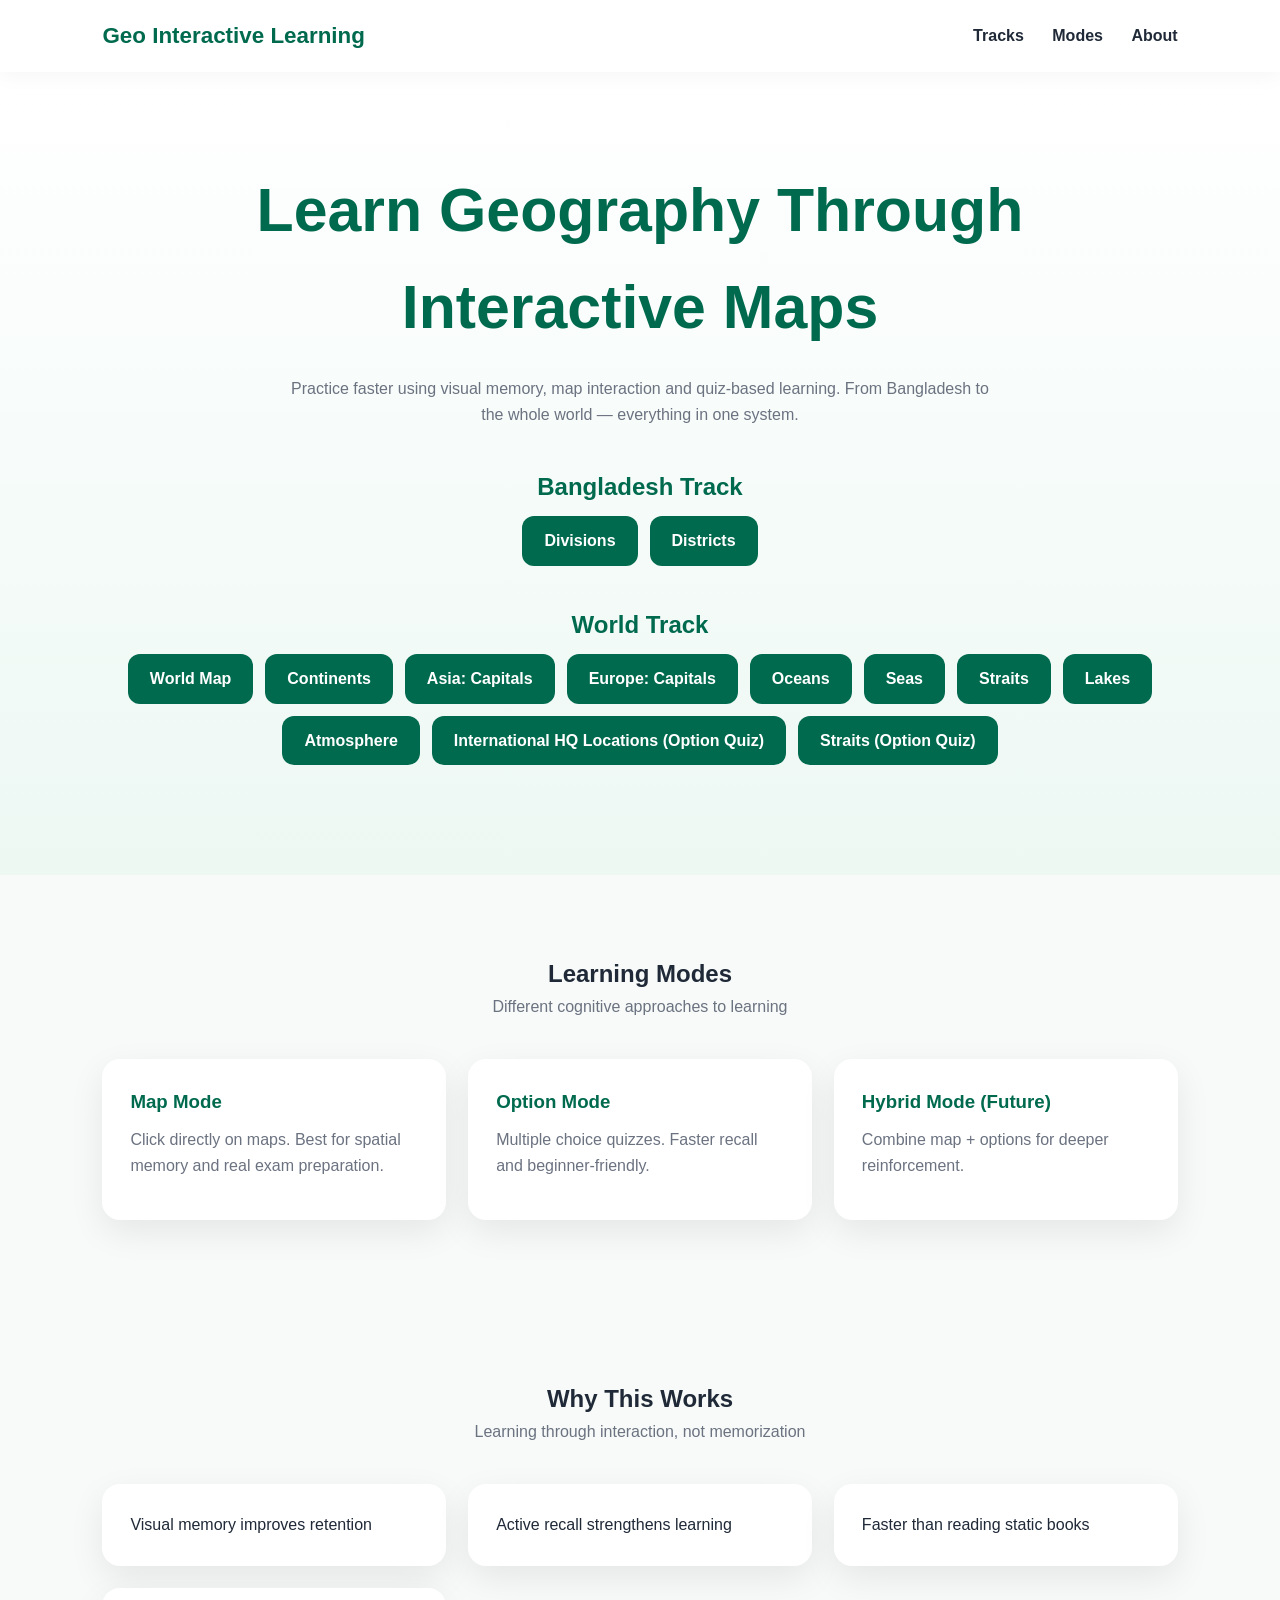
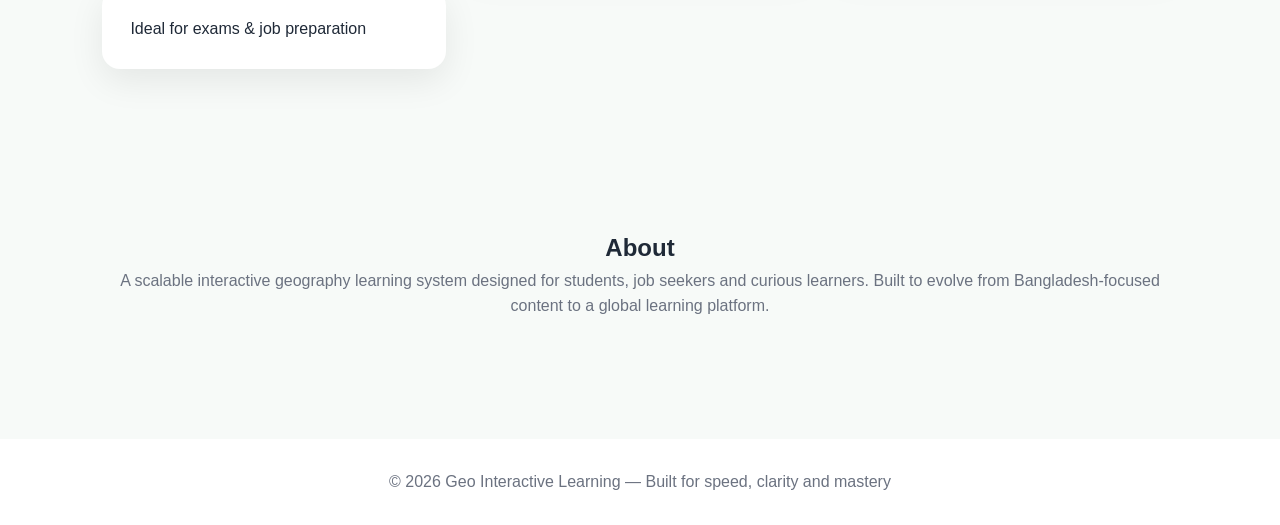
==== commit f6055bb8: "File structures have been updated." ====
--- a/index.html
+++ b/index.html
@@ -4,192 +4,7 @@
   <meta charset="UTF-8" />
   <meta name="viewport" content="width=device-width, initial-scale=1.0">
   <title>Geo Interactive Learning</title>
-
-  <style>
-    * {
-      margin: 0;
-      padding: 0;
-      box-sizing: border-box;
-      font-family: "Segoe UI", sans-serif;
-    }
-
-    :root {
-      --primary: #006a4e;
-      --accent: #f42a41;
-      --light-bg: #f7faf8;
-      --card-bg: #ffffff;
-      --text-dark: #1f2937;
-      --text-light: #6b7280;
-      --shadow: 0 12px 35px rgba(0,0,0,0.08);
-    }
-
-    body {
-      background: var(--light-bg);
-      color: var(--text-dark);
-      line-height: 1.6;
-    }
-
-    header {
-      background: rgba(255,255,255,0.95);
-      backdrop-filter: blur(10px);
-      padding: 18px 8%;
-      display: flex;
-      justify-content: space-between;
-      align-items: center;
-      position: sticky;
-      top: 0;
-      z-index: 100;
-      box-shadow: 0 4px 20px rgba(0,0,0,0.04);
-    }
-
-    .logo {
-      font-size: 1.4rem;
-      font-weight: 800;
-      color: var(--primary);
-    }
-
-    nav a {
-      text-decoration: none;
-      color: var(--text-dark);
-      margin-left: 24px;
-      font-weight: 600;
-    }
-
-    nav a:hover {
-      color: var(--primary);
-    }
-
-    /* HERO */
-
-    .hero {
-      padding: 90px 8% 70px;
-      text-align: center;
-      background: linear-gradient(to bottom, #ffffff, #edf8f3);
-    }
-
-    .hero h1 {
-      font-size: clamp(2.2rem, 5vw, 3.8rem);
-      color: var(--primary);
-      margin-bottom: 20px;
-    }
-
-    .hero p {
-      max-width: 720px;
-      margin: 0 auto 40px;
-      color: var(--text-light);
-    }
-
-    .hero-group {
-      margin-bottom: 40px;
-    }
-
-    .hero-group h2 {
-      margin-bottom: 10px;
-      color: var(--primary);
-      /* font-size: larger; */
-    }
-    
-    .hero-group h3 {
-      margin-bottom: 10px;
-      color: var(--primary);
-      /* font-size: larger; */
-    }
-
-    .hero-buttons {
-      display: flex;
-      justify-content: center;
-      flex-wrap: wrap;
-      gap: 12px;
-    }
-
-    .btn {
-      padding: 12px 22px;
-      border-radius: 12px;
-      font-weight: 700;
-      text-decoration: none;
-      transition: 0.2s;
-      display: inline-block;
-    }
-
-    .btn-primary {
-      background: var(--primary);
-      color: white;
-    }
-
-    .btn-secondary {
-      border: 2px solid #ddd;
-      color: var(--accent);
-      background: white;
-    }
-
-    .btn:hover {
-      transform: translateY(-2px);
-      background: blueviolet;
-    }
-
-    /* SECTION */
-
-    .section {
-      padding: 80px 8%;
-    }
-
-    .section-title {
-      text-align: center;
-      margin-bottom: 40px;
-    }
-
-    .section-title p {
-      color: var(--text-light);
-    }
-
-    /* GRID */
-
-    .grid {
-      display: grid;
-      grid-template-columns: repeat(auto-fit, minmax(260px, 1fr));
-      gap: 22px;
-    }
-
-    .card {
-      background: white;
-      padding: 28px;
-      border-radius: 18px;
-      box-shadow: var(--shadow);
-      transition: 0.25s;
-    }
-
-    .card:hover {
-      transform: translateY(-5px);
-      /* color: aqua; */
-    }
-
-    .card h3 {
-      color: var(--primary);
-      margin-bottom: 10px;
-    }
-
-    .card p {
-      color: var(--text-light);
-      margin-bottom: 14px;
-    }
-
-    .card a {
-      color: var(--accent);
-      font-weight: 700;
-      text-decoration: none;
-    }
-
-    footer {
-      text-align: center;
-      padding: 30px;
-      background: white;
-      color: var(--text-light);
-    }
-
-    @media (max-width: 768px) {
-      nav { display: none; }
-    }
-  </style>
+  <link rel="stylesheet" href="../css/index.css">
 </head>
 
 <body>
@@ -228,9 +43,15 @@
     <div class="hero-buttons">
       <a href="pages/worldMapQuiz.html" class="btn btn-primary">World Map</a>
       <a href="pages/continents.html" class="btn btn-primary">Continents</a>
-      <a href="pages/int_hq_quiz.html" class="btn btn-primary">International HQ Locations (Options)</a>
-      <a href="pages/straitsQuiz.html" class="btn btn-primary">Straits (Options)</a>
+      <a href="https://world-geography-games.com/en/capitals_asia.html" class="btn btn-primary">Asia: Capitals</a>
+      <a href="https://world-geography-games.com/en/capitals_europe.html" class="btn btn-primary">Europe: Capitals</a>
+      <a href="https://world-geography-games.com/en/world_oceans.html" class="btn btn-primary">Oceans</a>
+      <a href="https://world-geography-games.com/en/world_seas.html" class="btn btn-primary">Seas</a>
       <a href="https://world-geography-games.com/en/world_straits.html" class="btn btn-primary">Straits</a>
+      <a href="https://world-geography-games.com/en/world_lakes.html" class="btn btn-primary">Lakes</a>
+      <a href="https://world-geography-games.com/en/world_atmosphere.html" class="btn btn-primary">Atmosphere</a>
+      <a href="pages/int_hq_quiz.html" class="btn btn-primary">International HQ Locations (Option Quiz)</a>
+      <a href="pages/straitsQuiz.html" class="btn btn-primary">Straits (Option Quiz)</a>
     </div>
   </div>
 
--- a/css/index.css
+++ b/css/index.css
@@ -0,0 +1,183 @@
+* {
+    margin: 0;
+    padding: 0;
+    box-sizing: border-box;
+    font-family: "Segoe UI", sans-serif;
+}
+
+:root {
+    --primary: #006a4e;
+    --accent: #f42a41;
+    --light-bg: #f7faf8;
+    --card-bg: #ffffff;
+    --text-dark: #1f2937;
+    --text-light: #6b7280;
+    --shadow: 0 12px 35px rgba(0,0,0,0.08);
+}
+
+body {
+    background: var(--light-bg);
+    color: var(--text-dark);
+    line-height: 1.6;
+}
+
+header {
+    background: rgba(255,255,255,0.95);
+    backdrop-filter: blur(10px);
+    padding: 18px 8%;
+    display: flex;
+    justify-content: space-between;
+    align-items: center;
+    position: sticky;
+    top: 0;
+    z-index: 100;
+    box-shadow: 0 4px 20px rgba(0,0,0,0.04);
+}
+
+.logo {
+    font-size: 1.4rem;
+    font-weight: 800;
+    color: var(--primary);
+}
+
+nav a {
+    text-decoration: none;
+    color: var(--text-dark);
+    margin-left: 24px;
+    font-weight: 600;
+}
+
+nav a:hover {
+    color: var(--primary);
+}
+
+/* HERO */
+
+.hero {
+    padding: 90px 8% 70px;
+    text-align: center;
+    background: linear-gradient(to bottom, #ffffff, #edf8f3);
+}
+
+.hero h1 {
+    font-size: clamp(2.2rem, 5vw, 3.8rem);
+    color: var(--primary);
+    margin-bottom: 20px;
+}
+
+.hero p {
+    max-width: 720px;
+    margin: 0 auto 40px;
+    color: var(--text-light);
+}
+
+.hero-group {
+    margin-bottom: 40px;
+}
+
+.hero-group h2 {
+    margin-bottom: 10px;
+    color: var(--primary);
+    /* font-size: larger; */
+}
+
+.hero-group h3 {
+    margin-bottom: 10px;
+    color: var(--primary);
+    /* font-size: larger; */
+}
+
+.hero-buttons {
+    display: flex;
+    justify-content: center;
+    flex-wrap: wrap;
+    gap: 12px;
+}
+
+.btn {
+    padding: 12px 22px;
+    border-radius: 12px;
+    font-weight: 700;
+    text-decoration: none;
+    transition: 0.2s;
+    display: inline-block;
+}
+
+.btn-primary {
+    background: var(--primary);
+    color: white;
+}
+
+.btn-secondary {
+    border: 2px solid #ddd;
+    color: var(--accent);
+    background: white;
+}
+
+.btn:hover {
+    transform: translateY(-2px);
+    background: blueviolet;
+}
+
+/* SECTION */
+
+.section {
+    padding: 80px 8%;
+}
+
+.section-title {
+    text-align: center;
+    margin-bottom: 40px;
+}
+
+.section-title p {
+    color: var(--text-light);
+}
+
+/* GRID */
+
+.grid {
+    display: grid;
+    grid-template-columns: repeat(auto-fit, minmax(260px, 1fr));
+    gap: 22px;
+}
+
+.card {
+    background: white;
+    padding: 28px;
+    border-radius: 18px;
+    box-shadow: var(--shadow);
+    transition: 0.25s;
+}
+
+.card:hover {
+    transform: translateY(-5px);
+    /* color: aqua; */
+}
+
+.card h3 {
+    color: var(--primary);
+    margin-bottom: 10px;
+}
+
+.card p {
+    color: var(--text-light);
+    margin-bottom: 14px;
+}
+
+.card a {
+    color: var(--accent);
+    font-weight: 700;
+    text-decoration: none;
+}
+
+footer {
+    text-align: center;
+    padding: 30px;
+    background: white;
+    color: var(--text-light);
+}
+
+@media (max-width: 768px) {
+    nav { display: none; }
+}
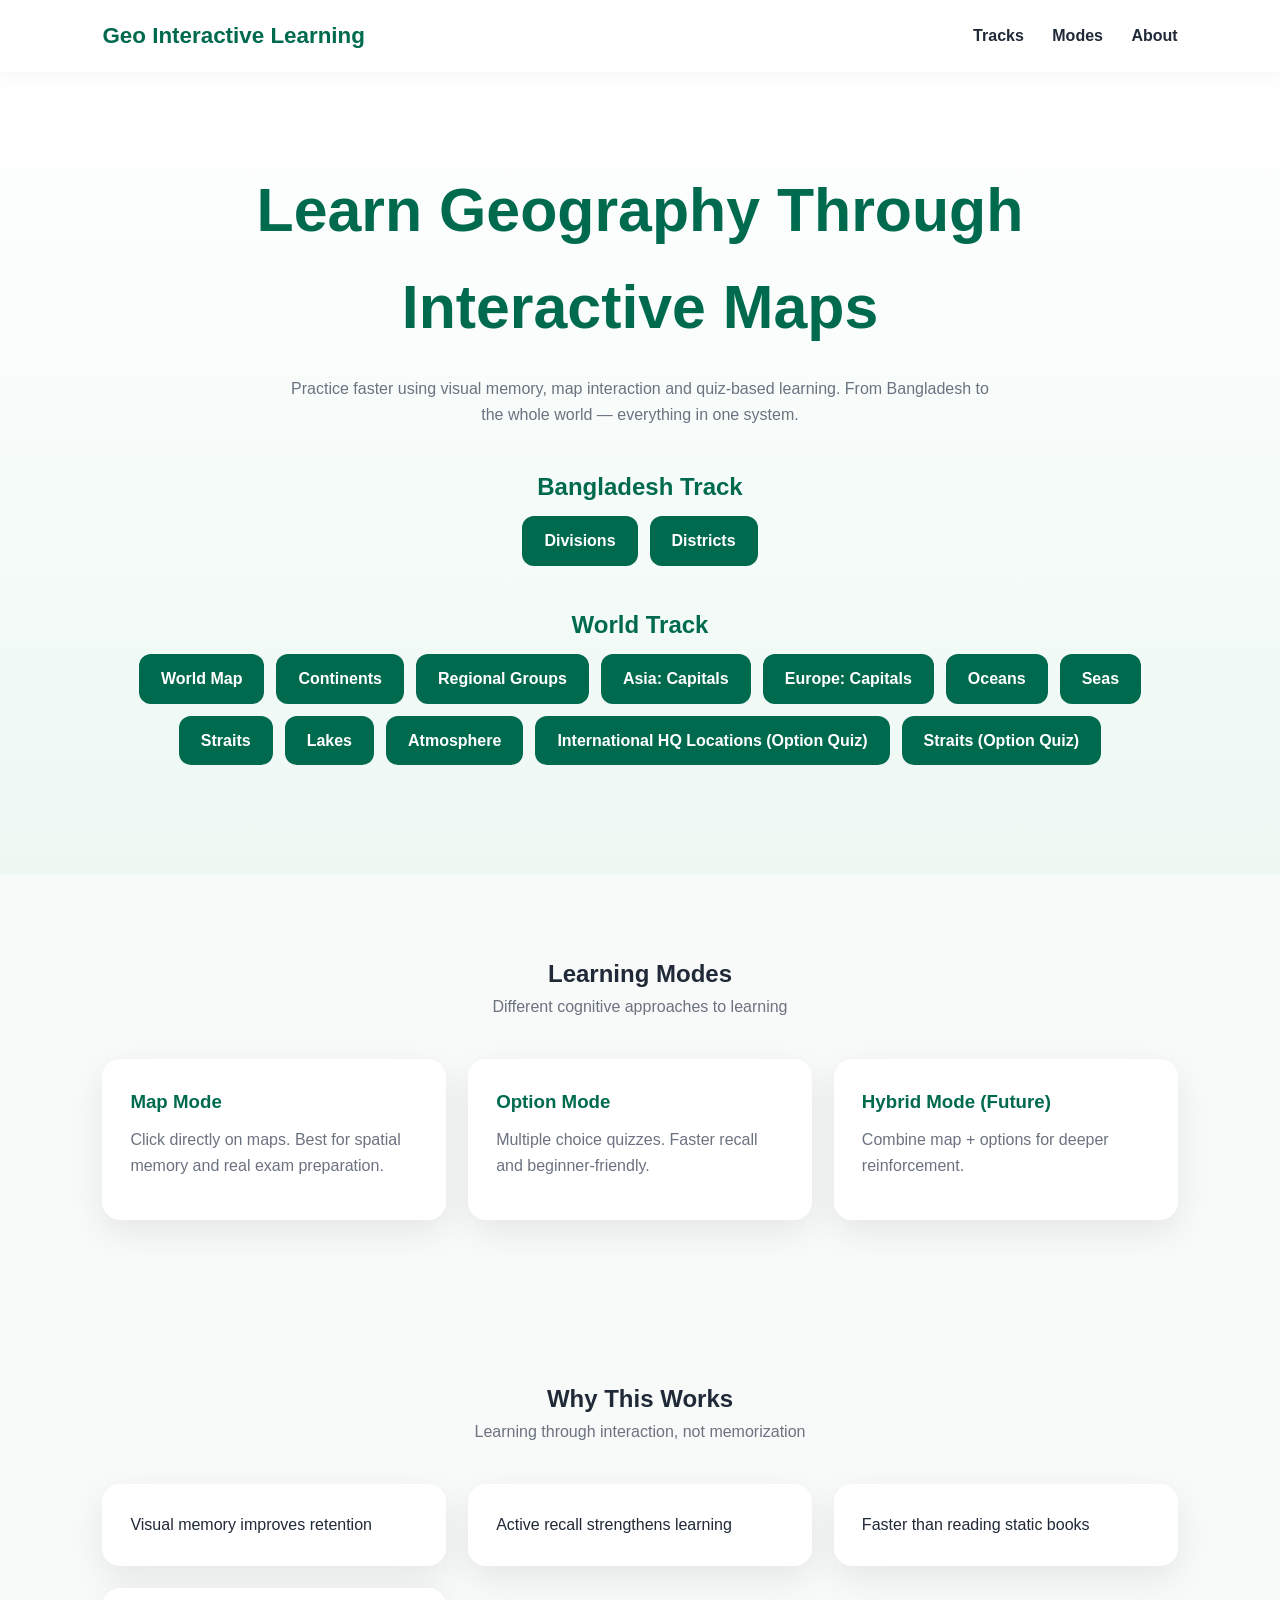
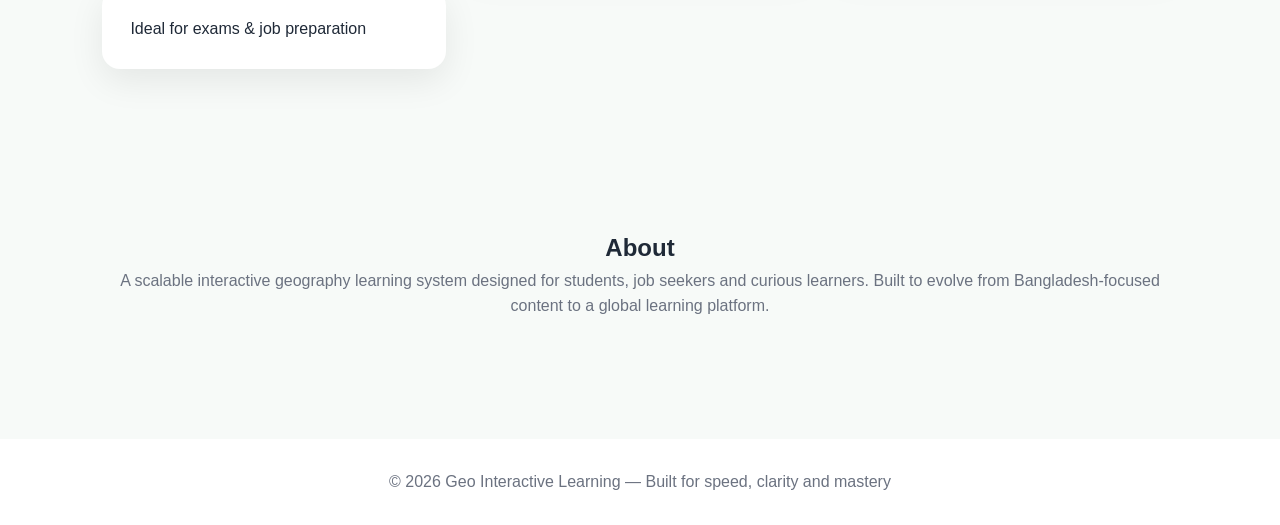
==== commit 3c5cf8c7: "Regional groups" ====
--- a/index.html
+++ b/index.html
@@ -4,7 +4,7 @@
   <meta charset="UTF-8" />
   <meta name="viewport" content="width=device-width, initial-scale=1.0">
   <title>Geo Interactive Learning</title>
-  <link rel="stylesheet" href="../css/index.css">
+  <link rel="stylesheet" href="./css/index.css">
 </head>
 
 <body>
@@ -43,6 +43,7 @@
     <div class="hero-buttons">
       <a href="pages/worldMapQuiz.html" class="btn btn-primary">World Map</a>
       <a href="pages/continents.html" class="btn btn-primary">Continents</a>
+      <a href="pages/regionalGroupQuiz.html" class="btn btn-primary">Regional Groups</a>
       <a href="https://world-geography-games.com/en/capitals_asia.html" class="btn btn-primary">Asia: Capitals</a>
       <a href="https://world-geography-games.com/en/capitals_europe.html" class="btn btn-primary">Europe: Capitals</a>
       <a href="https://world-geography-games.com/en/world_oceans.html" class="btn btn-primary">Oceans</a>
